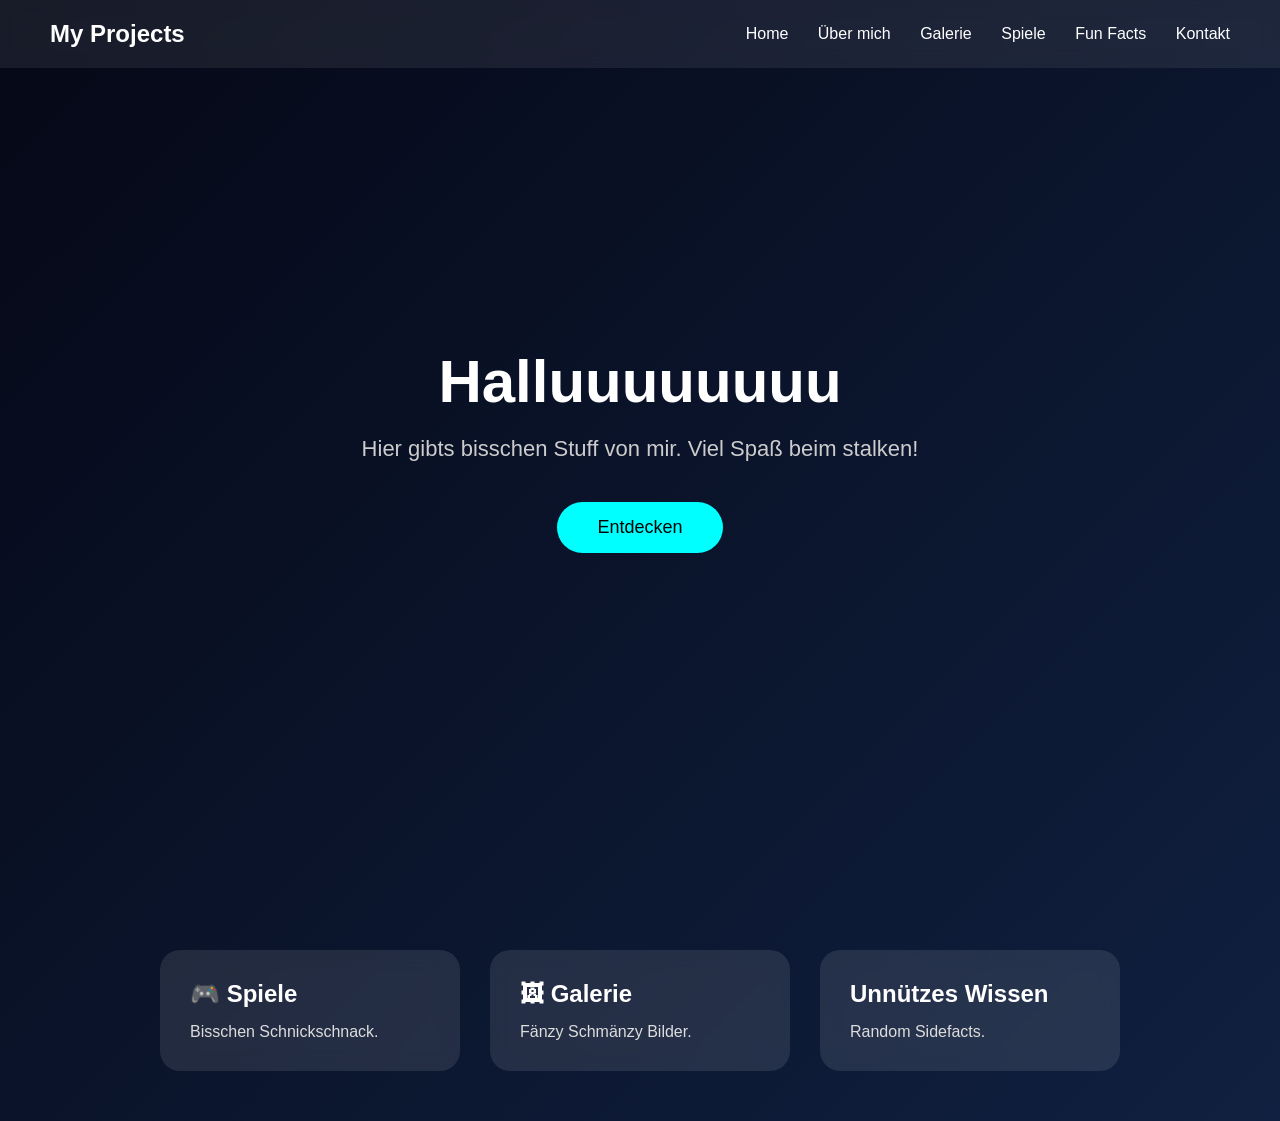
==== index.html @ 9a1c92bb "Website" ====
<!DOCTYPE html>
<html lang="de">
<head>
    <meta charset="UTF-8">
    <meta name="viewport" content="width=device-width, initial-scale=1.0">
    <title>Krasseste Website EU West</title>
    <link rel="stylesheet" href="style.css">
</head>

<body>
    <!-- Navigation -->
    <nav>
        <div class="logo">
           My Projects
        </div>
        <div class="menu">
            <a href="#">Home</a>
            <a href="#">Über mich</a>
            <a href="#">Galerie</a>
            <a href="#">Spiele</a>
            <a href="#">Fun Facts</a>
            <a href="#">Kontakt</a>
        </div>
    </nav>
    <!-- Startbereich -->
    <section class="hero">
        <h1>Halluuuuuuuu</h1>
        <p>
            Hier gibts bisschen Stuff von mir. 
            Viel Spaß beim stalken!
        </p>
        <button onclick="start()">
            Entdecken
        </button>
    </section>


    <!-- Karten -->
    <section class="cards">
        <div class="card">
            <h2>🎮 Spiele</h2>
            <p>
                Bisschen Schnickschnack.
            </p>
        </div>
        <div class="card">
            <h2>🖼 Galerie</h2>
            <p>
                Fänzy Schmänzy Bilder.
            </p>
        </div>
        <div class="card">
            <h2>Unnützes Wissen</h2>
            <p>
                Random Sidefacts.
            </p>
        </div>
    </section>
<script src="script.js"></script>

</body>
</html>
---- style.css ----
* {
    box-sizing: border-box;
    margin: 0;
    padding: 0;
    font-family: Arial, sans-serif;
}
body {

    background:
    linear-gradient(
        135deg,
        #050816,
        #102040
    );

    color:white;
    min-height:100vh;
}

/* Navigation */

nav {
    width:100%;
    padding:20px 50px;
    display:flex;
    justify-content:space-between;
    align-items:center;
    background:rgba(255,255,255,0.08);
    backdrop-filter:blur(10px);
    position:fixed;
    top:0;
}


.logo {
    font-size:24px;
    font-weight:bold;
}

.menu a {
    color:white;
    text-decoration:none;
    margin-left:25px;
    transition:0.3s;
}


.menu a:hover {
    color:#00ffff;
}

/* Hauptbereich */

.hero {
    height:100vh;
    display:flex;
    flex-direction:column;
    justify-content:center;
    align-items:center;
    text-align:center;
}

.hero h1 {
    font-size:60px;
}

.hero p {
    margin-top:20px;
    font-size:22px;
    color:#cccccc;
}

button {
    margin-top:40px;
    padding:15px 40px;
    border:none;
    border-radius:30px;
    background:#00ffff;
    font-size:18px;
    cursor:pointer;
    transition:0.3s;
}

button:hover {
    transform:scale(1.1);
}

/* Karten */

.cards {
    display:flex;
    justify-content:center;
    gap:30px;
    padding:50px;
}

.card {
    width:300px;
    padding:30px;
    border-radius:20px;
    background:
    rgba(255,255,255,0.1);
    backdrop-filter:blur(10px);
    transition:0.3s;
}

.card:hover {
    transform:translateY(-15px);
    background:
    rgba(255,255,255,0.2);
}

.card p {
    margin-top:15px;
    color:#ddd;
}
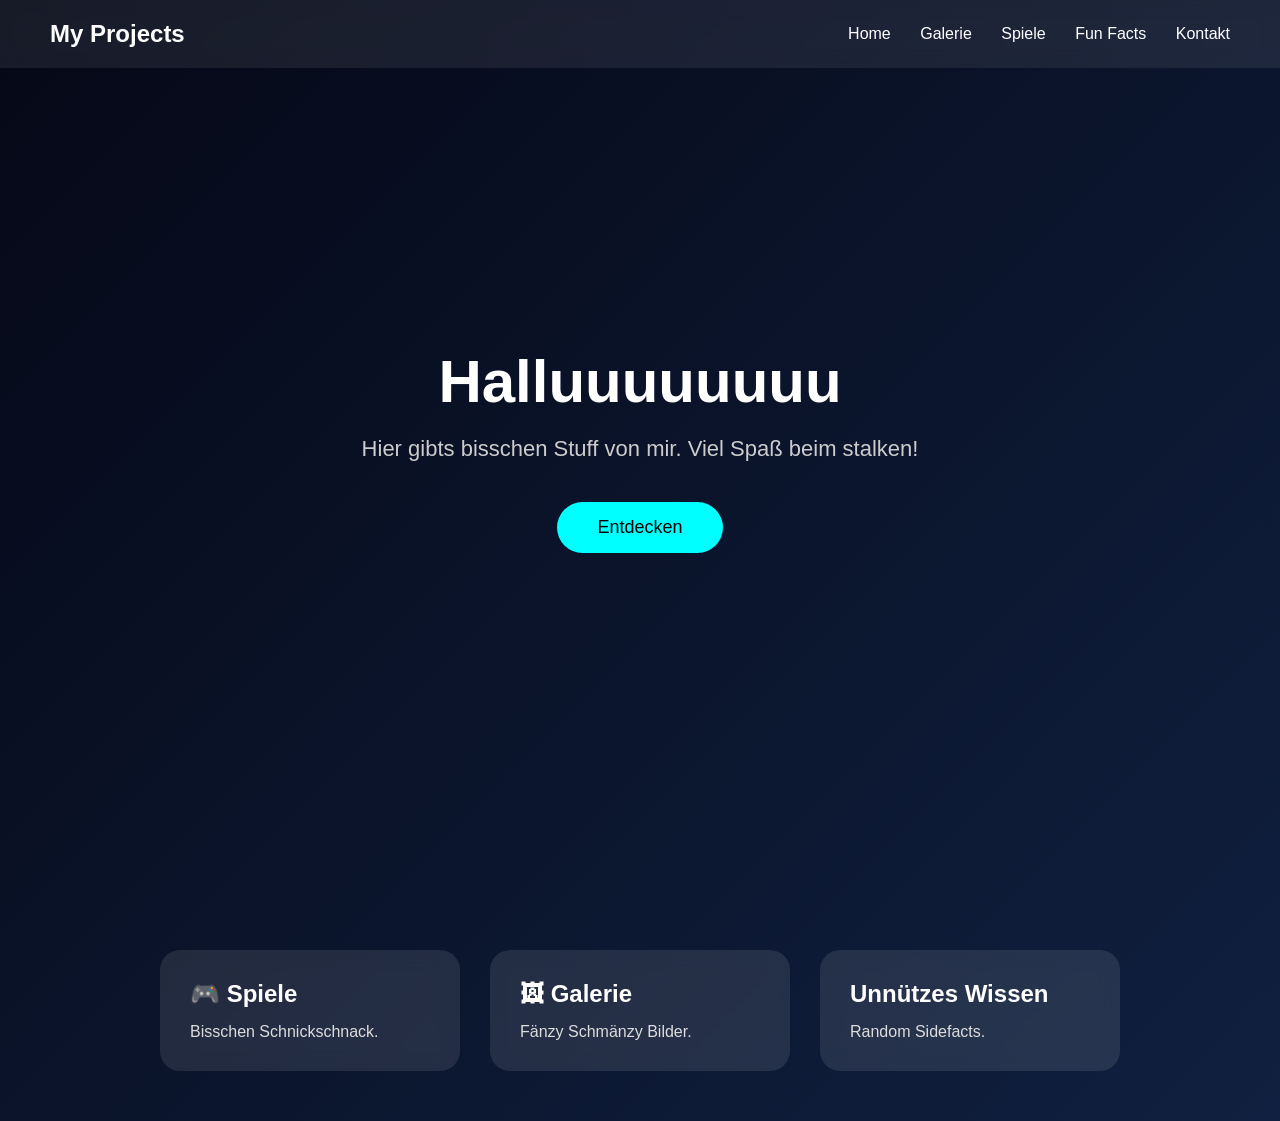
==== commit 56c3faa7: "Raketespiel" ====
--- a/index.html
+++ b/index.html
@@ -8,19 +8,28 @@
 </head>
 
 <body>
-    <!-- Navigation -->
+   <!-- Navigation -->
     <nav>
-        <div class="logo">
+      <div class="logo">
            My Projects
         </div>
         <div class="menu">
-            <a href="#">Home</a>
-            <a href="#">Über mich</a>
-            <a href="#">Galerie</a>
-            <a href="#">Spiele</a>
-            <a href="#">Fun Facts</a>
-            <a href="#">Kontakt</a>
-        </div>
+    <a href="index.html">
+        Home
+    </a>
+    <a href="pages/galerie.html">
+        Galerie
+    </a>
+    <a href="pages/spiele.html">
+        Spiele
+    </a>
+    <a href="pages/facts.html">
+        Fun Facts
+    </a>
+    <a href="pages/kontakt.html">
+        Kontakt
+    </a>
+</div>
     </nav>
     <!-- Startbereich -->
     <section class="hero">
--- a/style.css
+++ b/style.css
@@ -113,4 +113,79 @@
 .card p {
     margin-top:15px;
     color:#ddd;
+}
+
+.games-container {
+
+display:flex;
+
+justify-content:center;
+
+margin-top:40px;
+
+}
+
+
+
+.game-card {
+
+width:350px;
+
+background:
+rgba(255,255,255,0.1);
+
+border-radius:20px;
+
+overflow:hidden;
+
+cursor:pointer;
+
+transition:0.3s;
+
+}
+
+
+
+.game-card:hover {
+
+transform:scale(1.05);
+
+}
+
+
+
+.game-card img {
+
+width:100%;
+
+height:200px;
+
+object-fit:cover;
+
+}
+
+
+
+.game-card h2 {
+
+padding:15px;
+
+}
+
+
+
+.game-card p {
+
+padding:0 15px 20px;
+
+color:#ddd;
+
+}
+
+.game-link {
+
+text-decoration:none;
+
+color:white;
+
 }
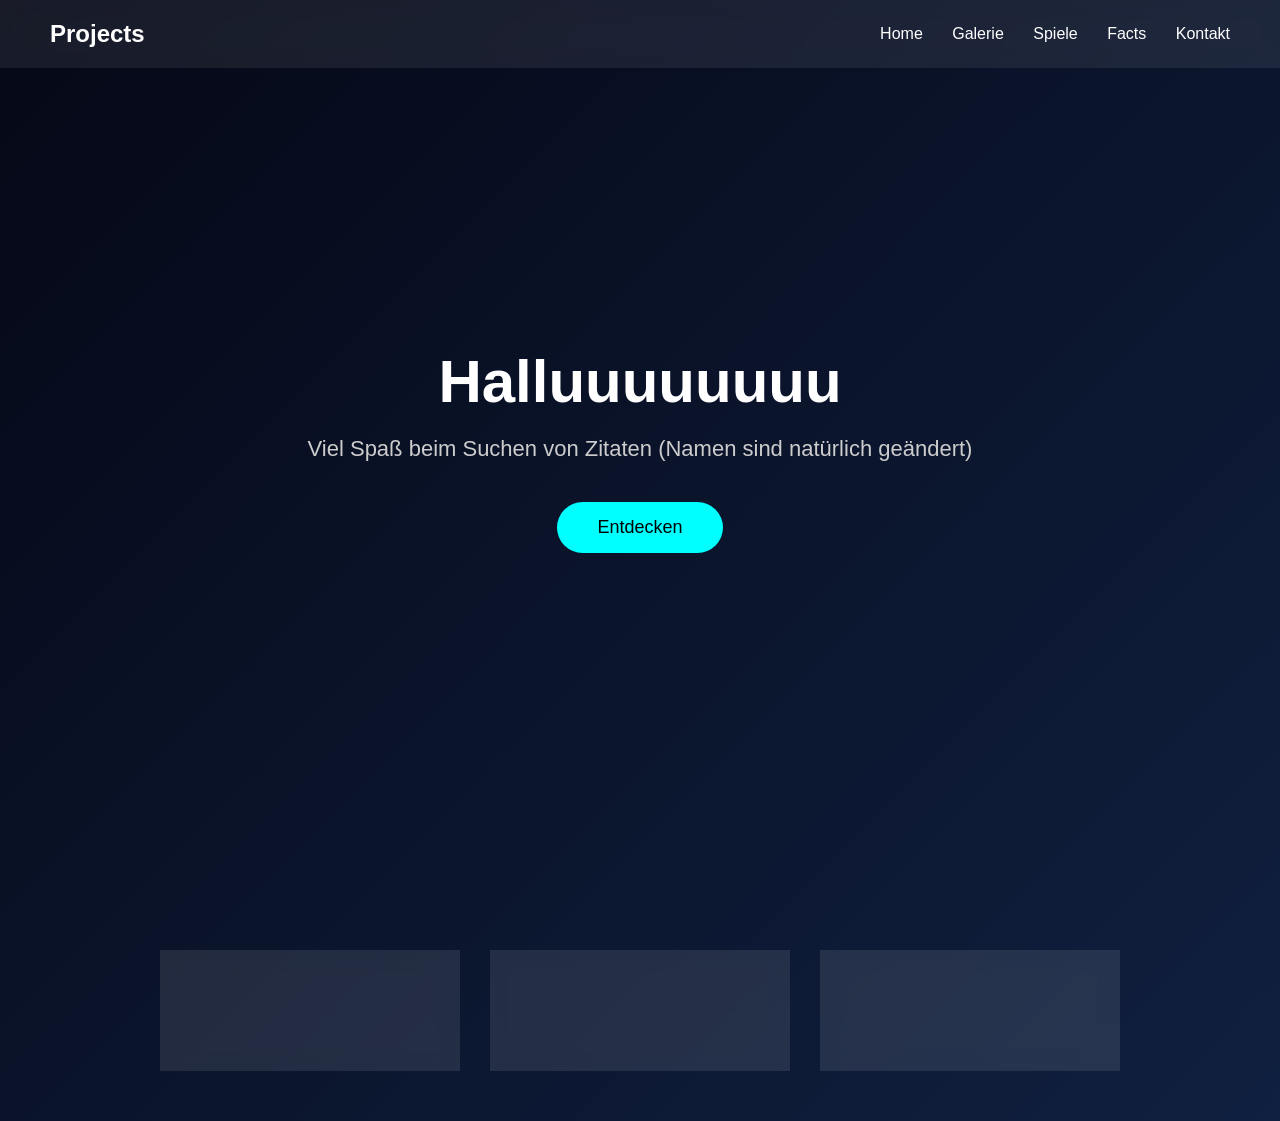
==== commit bf723eff: "23.07." ====
--- a/index.html
+++ b/index.html
@@ -11,7 +11,7 @@
    <!-- Navigation -->
     <nav>
       <div class="logo">
-           My Projects
+        Projects
         </div>
         <div class="menu">
     <a href="index.html">
@@ -24,7 +24,7 @@
         Spiele
     </a>
     <a href="pages/facts.html">
-        Fun Facts
+        Facts
     </a>
     <a href="pages/kontakt.html">
         Kontakt
@@ -35,8 +35,7 @@
     <section class="hero">
         <h1>Halluuuuuuuu</h1>
         <p>
-            Hier gibts bisschen Stuff von mir. 
-            Viel Spaß beim stalken!
+            Viel Spaß beim Suchen von Zitaten (Namen sind natürlich geändert)
         </p>
         <button onclick="start()">
             Entdecken
--- a/style.css
+++ b/style.css
@@ -5,7 +5,7 @@
     font-family: Arial, sans-serif;
 }
 body {
-
+    
     background:
     linear-gradient(
         135deg,
@@ -115,77 +115,111 @@
     color:#ddd;
 }
 
-.games-container {
-
-display:flex;
-
-justify-content:center;
-
-margin-top:40px;
-
-}
-
-
-
-.game-card {
-
-width:350px;
-
-background:
-rgba(255,255,255,0.1);
-
-border-radius:20px;
-
-overflow:hidden;
-
-cursor:pointer;
-
-transition:0.3s;
-
-}
-
-
-
-.game-card:hover {
-
-transform:scale(1.05);
-
-}
-
-
-
-.game-card img {
-
-width:100%;
-
-height:200px;
-
-object-fit:cover;
-
-}
-
-
-
-.game-card h2 {
-
-padding:15px;
-
-}
-
-
-
-.game-card p {
-
-padding:0 15px 20px;
-
-color:#ddd;
-
-}
-
-.game-link {
-
-text-decoration:none;
-
-color:white;
+/* ---------- Spiele-Seite ---------- */
+
+.games-page{
+
+    padding-top:120px;
+    padding-bottom:60px;
+
+    width:90%;
+    max-width:1200px;
+
+    margin:auto;
+
+}
+
+.games-page h1{
+
+    text-align:center;
+    margin-bottom:10px;
+
+}
+
+.games-page p{
+
+    text-align:center;
+    margin-bottom:40px;
+
+}
+
+
+/* Raster */
+
+.games-grid{
+
+    display:grid;
+
+    grid-template-columns:
+    repeat(auto-fit,minmax(320px,1fr));
+
+    gap:35px;
+
+}
+
+
+/* Link */
+
+.game-link{
+
+    text-decoration:none;
+    color:white;
+
+}
+
+
+/* Karte */
+
+.game-card{
+
+    background:rgba(255,255,255,0.08);
+
+    border-radius:18px;
+
+    overflow:hidden;
+
+    transition:0.25s;
+
+    cursor:pointer;
+
+    width:350px;
+
+}
+
+
+.game-card:hover{
+
+    transform:translateY(-8px);
+
+}
+
+
+.game-card img{
+
+    width:100%;
+    height:200px;
+
+    object-fit:cover;
+
+}
+
+
+.game-info{
+
+    padding:20px;
+
+}
+
+
+.game-info h2{
+
+    margin-bottom:10px;
+
+}
+
+
+.game-info p{
+
+    text-align:left;
 
 }
